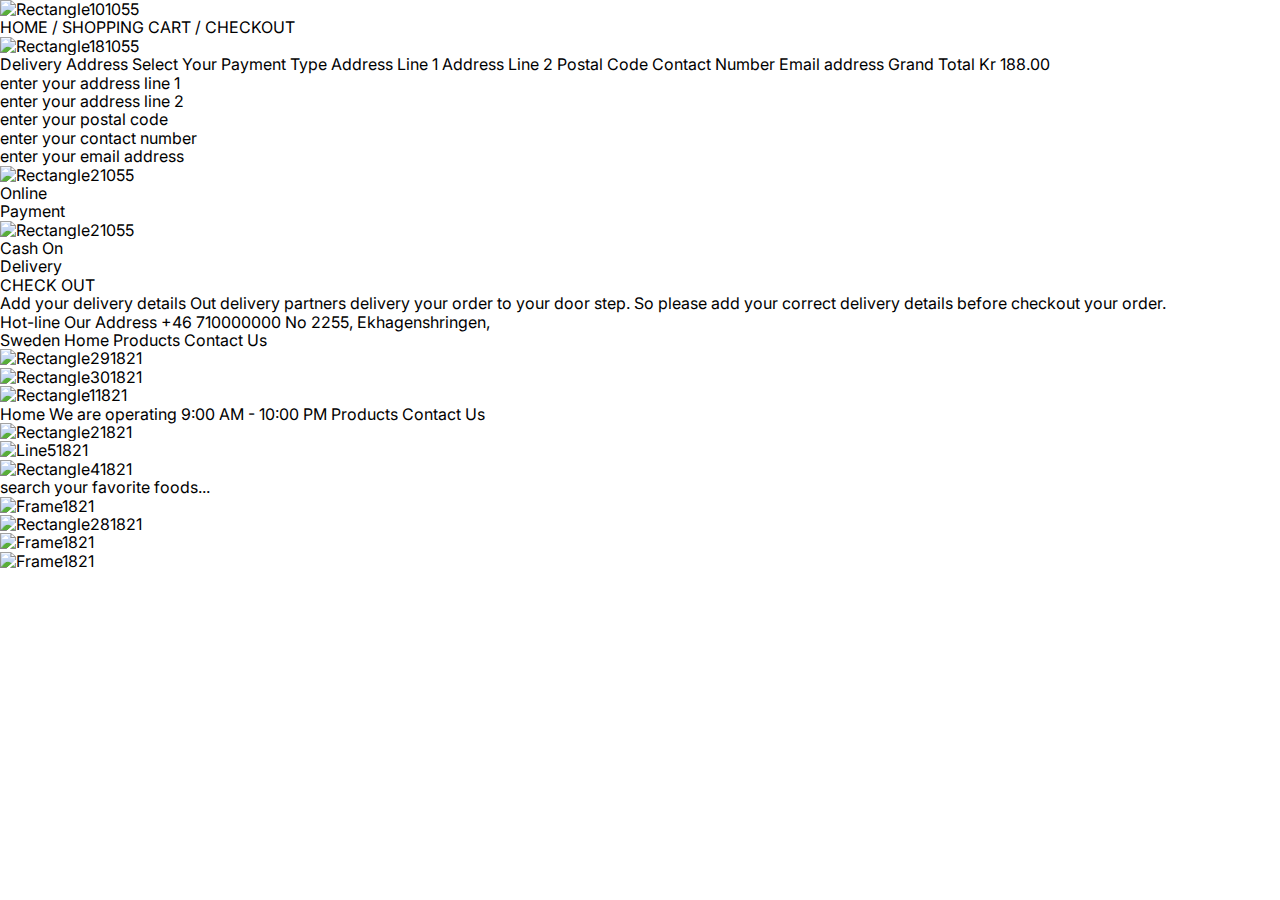
==== sadman_project/checkout.html @ d3143692 "changed" ====
<!DOCTYPE html>
<html lang="english">
  <head>
    <title>exported project</title>
    <meta name="viewport" content="width=device-width, initial-scale=1.0" />
    <meta charset="utf-8" />
    <meta property="twitter:card" content="summary_large_image" />

    <style data-tag="reset-style-sheet">
      html {  line-height: 1.15;}body {  margin: 0;}* {  box-sizing: border-box;  border-width: 0;  border-style: solid;}p,li,ul,pre,div,h1,h2,h3,h4,h5,h6,figure,blockquote,figcaption {  margin: 0;  padding: 0;}button {  background-color: transparent;}button,input,optgroup,select,textarea {  font-family: inherit;  font-size: 100%;  line-height: 1.15;  margin: 0;}button,select {  text-transform: none;}button,[type="button"],[type="reset"],[type="submit"] {  -webkit-appearance: button;}button::-moz-focus-inner,[type="button"]::-moz-focus-inner,[type="reset"]::-moz-focus-inner,[type="submit"]::-moz-focus-inner {  border-style: none;  padding: 0;}button:-moz-focus,[type="button"]:-moz-focus,[type="reset"]:-moz-focus,[type="submit"]:-moz-focus {  outline: 1px dotted ButtonText;}a {  color: inherit;  text-decoration: inherit;}input {  padding: 2px 4px;}img {  display: block;}html { scroll-behavior: smooth  }
    </style>
    <style data-tag="default-style-sheet">
      html {
        font-family: Inter;
        font-size: 16px;
      }

      body {
        font-weight: 400;
        font-style:normal;
        text-decoration: none;
        text-transform: none;
        letter-spacing: normal;
        line-height: 1.15;
        color: var(--dl-color-gray-black);
        background-color: var(--dl-color-gray-white);

      }
    </style>
    <link
      rel="stylesheet"
      href="https://fonts.googleapis.com/css2?family=Inter:wght@100;200;300;400;500;600;700;800;900&amp;display=swap"
      data-tag="font"
    />
    <link
      rel="stylesheet"
      href="https://fonts.googleapis.com/css2?family=Inter:wght@100;200;300;400;500;600;700;800;900&amp;display=swap"
      data-tag="font"
    />
    <link
      rel="stylesheet"
      href="https://fonts.googleapis.com/css2?family=Inter:wght@100;200;300;400;500;600;700;800;900&amp;display=swap"
      data-tag="font"
    />
  </head>
  <body>
    <link rel="stylesheet" href="./style.css" />
    <div>
      <link href="./index.css" rel="stylesheet" />

      <div class="payment-container">
        <div class="payment-payment">
          <img
            src="public/external/rectangle101055-cuth-200h.png"
            alt="Rectangle101055"
            class="payment-rectangle10"
          />
          <span class="payment-text">
            <span class="payment-text01">HOME / SHOPPING CART /</span>
            <span class="payment-text02">CHECKOUT</span>
          </span>
          <div class="payment-group64">
            <img
              src="public/external/rectangle181055-b1qj.svg"
              alt="Rectangle181055"
              class="payment-rectangle18"
            />
            <span class="payment-text03"><span>Delivery Address</span></span>
            <span class="payment-text05">
              <span>Select Your Payment Type</span>
            </span>
            <span class="payment-text07"><span>Address Line 1</span></span>
            <span class="payment-text09"><span>Address Line 2</span></span>
            <span class="payment-text11"><span>Postal Code</span></span>
            <span class="payment-text13"><span>Contact Number</span></span>
            <span class="payment-text15"><span>Email address</span></span>
            <span class="payment-text17"><span>Grand Total</span></span>
            <span class="payment-text19"><span>Kr 188.00</span></span>
            <div class="payment-group28">
              <span class="payment-text21">
                <span>enter your address line 1</span>
              </span>
            </div>
            <div class="payment-group29">
              <span class="payment-text23">
                <span>enter your address line 2</span>
              </span>
            </div>
            <div class="payment-group30">
              <span class="payment-text25">
                <span>enter your postal code</span>
              </span>
            </div>
            <div class="payment-group31">
              <span class="payment-text27">
                <span>enter your contact number</span>
              </span>
            </div>
            <div class="payment-group32">
              <span class="payment-text29">
                <span>enter your email address</span>
              </span>
            </div>
            <div class="payment-group33">
              <img
                src="public/external/rectangle21055-8fnol-200w.png"
                alt="Rectangle21055"
                class="payment-rectangle2"
              />
              <span class="payment-text31">
                <span>
                  <span>Online</span>
                  <br />
                  <span>Payment</span>
                </span>
              </span>
            </div>
            <div class="payment-group34">
              <img
                src="public/external/rectangle21055-fy5jh-200h.png"
                alt="Rectangle21055"
                class="payment-rectangle21"
              />
              <span class="payment-text36">
                <span>
                  <span>Cash On</span>
                  <br />
                  <span>Delivery</span>
                </span>
              </span>
            </div>
          </div>
          <div class="payment-group35">
            <span class="payment-text41"><span>CHECK OUT</span></span>
          </div>
          <span class="payment-text43">
            <span>Add your delivery details</span>
          </span>
          <span class="payment-text45">
            <span>
              Out delivery partners delivery your order to your door step. So
              please add your correct delivery details before checkout your
              order.
            </span>
          </span>
          <div class="payment-footer">
            <div class="payment-footer1">
              <span class="payment-text47"><span>Hot-line</span></span>
              <span class="payment-text49"><span>Our Address</span></span>
              <span class="payment-text51"><span>+46 710000000</span></span>
              <span class="payment-text53">
                <span>
                  <span>No 2255, Ekhagenshringen,</span>
                  <br />
                  <span>Sweden</span>
                </span>
              </span>
              <span class="payment-text58"><span>Home</span></span>
              <span class="payment-text60"><span>Products</span></span>
              <span class="payment-text62"><span>Contact Us</span></span>
            </div>
            <img
              src="public/external/rectangle291821-gtwe-200h.png"
              alt="Rectangle291821"
              class="payment-rectangle29"
            />
            <img
              src="public/external/rectangle301821-mf66-300w.png"
              alt="Rectangle301821"
              class="payment-rectangle30"
            />
          </div>
          <div class="payment-header">
            <div class="payment-header1">
              <div class="payment-header2">
                <img
                  src="public/external/rectangle11821-5ude-300h.png"
                  alt="Rectangle11821"
                  class="payment-rectangle1"
                />
                <span class="payment-text64"><span>Home</span></span>
                <span class="payment-text66">
                  <span>We are operating 9:00 AM - 10:00 PM</span>
                </span>
                <span class="payment-text68"><span>Products</span></span>
                <span class="payment-text70"><span>Contact Us</span></span>
                <img
                  src="public/external/rectangle21821-j4ya-200h.png"
                  alt="Rectangle21821"
                  class="payment-rectangle22"
                />
                <img
                  src="public/external/line51821-f61j.svg"
                  alt="Line51821"
                  class="payment-line5"
                />
              </div>
              <img
                src="public/external/rectangle41821-icsk-200h.png"
                alt="Rectangle41821"
                class="payment-rectangle4"
              />
              <span class="payment-text72">
                <span>search your favorite foods...</span>
              </span>
              <img
                src="public/external/frame1821-f6sg.svg"
                alt="Frame1821"
                class="payment-frame"
              />
            </div>
            <img
              src="public/external/rectangle281821-5lbtk-200h.png"
              alt="Rectangle281821"
              class="payment-rectangle28"
            />
            <img
              src="public/external/frame1821-mbs.svg"
              alt="Frame1821"
              class="payment-frame1"
            />
            <img
              src="public/external/frame1821-56i9.svg"
              alt="Frame1821"
              class="payment-frame2"
            />
          </div>
        </div>
      </div>
    </div>
  </body>
</html>
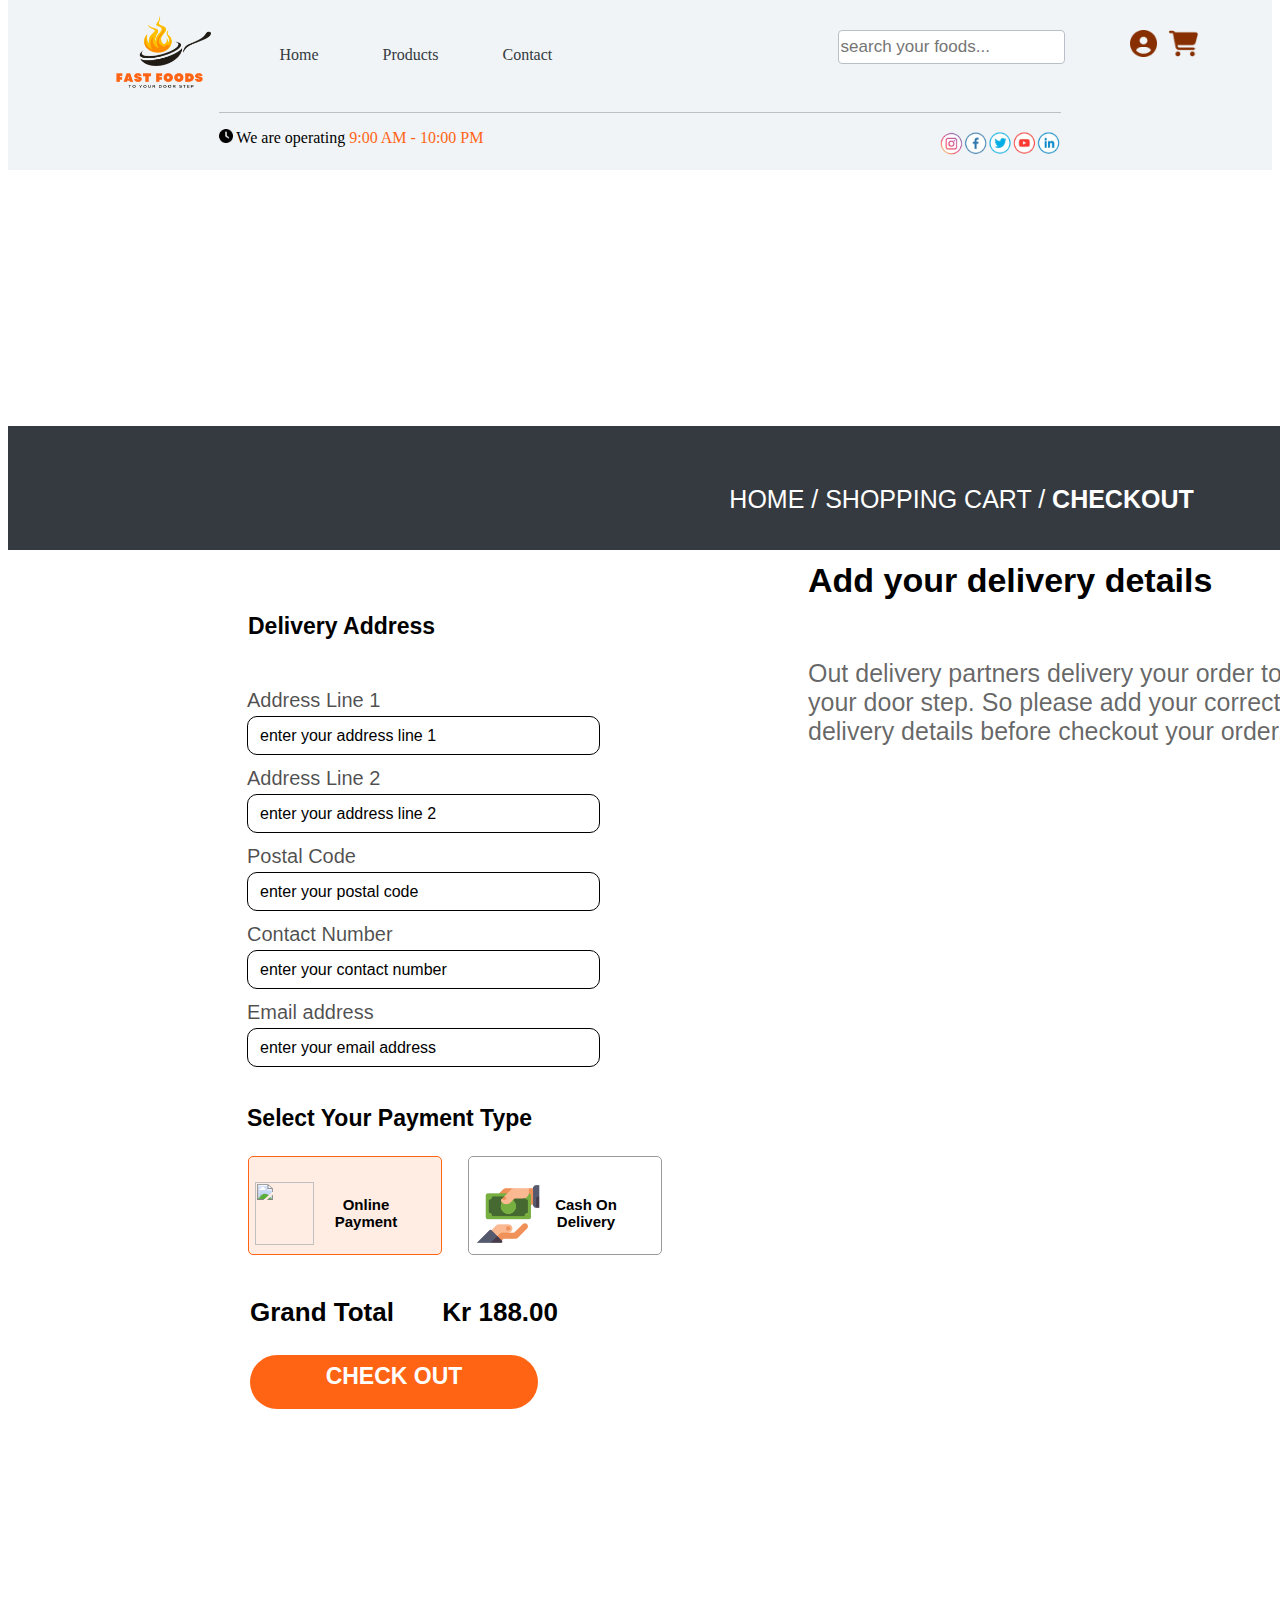
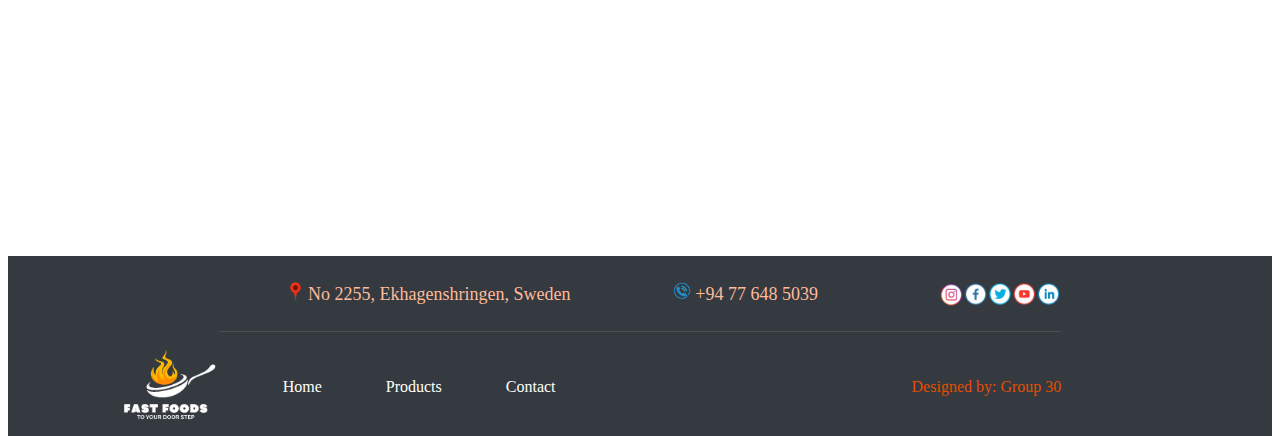
==== commit 52726180: "cheeckoout" ====
--- a/sadman_project/checkout.html
+++ b/sadman_project/checkout.html
@@ -1,232 +1,186 @@
 <!DOCTYPE html>
-<html lang="english">
+<html lang="en">
   <head>
-    <title>exported project</title>
+    <meta charset="utf-8" />
     <meta name="viewport" content="width=device-width, initial-scale=1.0" />
-    <meta charset="utf-8" />
-    <meta property="twitter:card" content="summary_large_image" />
+    <title>Payment</title>
+    <script src="./cart.js"></script>
+    
+    <link rel="stylesheet" href="./header.css" />
+    <link rel="stylesheet" href="./footer.css" />
+    <link rel="stylesheet" href="./checkout.css" />
 
-    <style data-tag="reset-style-sheet">
-      html {  line-height: 1.15;}body {  margin: 0;}* {  box-sizing: border-box;  border-width: 0;  border-style: solid;}p,li,ul,pre,div,h1,h2,h3,h4,h5,h6,figure,blockquote,figcaption {  margin: 0;  padding: 0;}button {  background-color: transparent;}button,input,optgroup,select,textarea {  font-family: inherit;  font-size: 100%;  line-height: 1.15;  margin: 0;}button,select {  text-transform: none;}button,[type="button"],[type="reset"],[type="submit"] {  -webkit-appearance: button;}button::-moz-focus-inner,[type="button"]::-moz-focus-inner,[type="reset"]::-moz-focus-inner,[type="submit"]::-moz-focus-inner {  border-style: none;  padding: 0;}button:-moz-focus,[type="button"]:-moz-focus,[type="reset"]:-moz-focus,[type="submit"]:-moz-focus {  outline: 1px dotted ButtonText;}a {  color: inherit;  text-decoration: inherit;}input {  padding: 2px 4px;}img {  display: block;}html { scroll-behavior: smooth  }
-    </style>
-    <style data-tag="default-style-sheet">
-      html {
-        font-family: Inter;
-        font-size: 16px;
-      }
 
-      body {
-        font-weight: 400;
-        font-style:normal;
-        text-decoration: none;
-        text-transform: none;
-        letter-spacing: normal;
-        line-height: 1.15;
-        color: var(--dl-color-gray-black);
-        background-color: var(--dl-color-gray-white);
+    <link rel="preconnect" href="https://fonts.googleapis.com" />
+    <link rel="preconnect" href="https://fonts.gstatic.com" crossorigin />
+    <link
+        href="https://fonts.googleapis.com/css2?family=Ubuntu:ital,wght@0,300;0,400;0,500;0,700;1,300;1,400;1,500;1,700&display=swap"
+        rel="stylesheet"
+        />
+  </head>
+  
+  <body>
+     <!-- header selection section start ====================================================  -->
+     <section id="header-section2-content">
+      <div id="header-section2-left">
+          <a href="index.html">
+              <img style="height: 75px" src="images/food-delivery-logo.png" />
+          </a>
+      </div>
+      <div id="header-section2-middle-1">
+          <nav>
+              <ul>
+                  <a class="menu-item" href="index.html"> <li>Home</li> </a>
+                  <a class="menu-item" href="projects.html"> <li>Products</li> </a>
+                  <a class="menu-item" href="contact.html"> <li>Contact</li> </a>
+              </ul>
+          </nav>
+      </div>
+      <div id="header-section2-middle-2">
+          <input
+              id="search-field"
+              type="text"
+              placeholder="search your foods..."
+              />
+      </div>
 
-      }
-    </style>
-    <link
-      rel="stylesheet"
-      href="https://fonts.googleapis.com/css2?family=Inter:wght@100;200;300;400;500;600;700;800;900&amp;display=swap"
-      data-tag="font"
-    />
-    <link
-      rel="stylesheet"
-      href="https://fonts.googleapis.com/css2?family=Inter:wght@100;200;300;400;500;600;700;800;900&amp;display=swap"
-      data-tag="font"
-    />
-    <link
-      rel="stylesheet"
-      href="https://fonts.googleapis.com/css2?family=Inter:wght@100;200;300;400;500;600;700;800;900&amp;display=swap"
-      data-tag="font"
-    />
-  </head>
-  <body>
-    <link rel="stylesheet" href="./style.css" />
-    <div>
-      <link href="./index.css" rel="stylesheet" />
+      <div id="header-section2-middle-3">
+          <a href="#">
+              <img class="menu-icon-images" src="images/account.png"
+                   /></a>
+          <a href="cart.html">
+              <img class="menu-icon-images" src="images/cart.png"
+                   /></a>
+      </div>
+  </section>
+  <section id="header-section-content">
+      <div id="header-section-left"></div>
+      <div id="header-section-middle-1">
+          <p style="font-size: 16px">
+              <img style="height: 14px" src="images/clock.png" /> We are operating
+              <span style="color: #ff6415">9:00 AM - 10:00 PM </span>
+          </p>
+      </div>
+      <div id="header-section-middle-2">
+          <br />
+          <a href="#">
+              <img style="height: 25px" src="images/social-media-icons.png" />
+          </a>
+      </div>
+  </section>
 
-      <div class="payment-container">
-        <div class="payment-payment">
-          <img
-            src="public/external/rectangle101055-cuth-200h.png"
-            alt="Rectangle101055"
-            class="payment-rectangle10"
-          />
-          <span class="payment-text">
-            <span class="payment-text01">HOME / SHOPPING CART /</span>
-            <span class="payment-text02">CHECKOUT</span>
-          </span>
-          <div class="payment-group64">
-            <img
-              src="public/external/rectangle181055-b1qj.svg"
-              alt="Rectangle181055"
-              class="payment-rectangle18"
-            />
-            <span class="payment-text03"><span>Delivery Address</span></span>
-            <span class="payment-text05">
-              <span>Select Your Payment Type</span>
-            </span>
-            <span class="payment-text07"><span>Address Line 1</span></span>
-            <span class="payment-text09"><span>Address Line 2</span></span>
-            <span class="payment-text11"><span>Postal Code</span></span>
-            <span class="payment-text13"><span>Contact Number</span></span>
-            <span class="payment-text15"><span>Email address</span></span>
-            <span class="payment-text17"><span>Grand Total</span></span>
-            <span class="payment-text19"><span>Kr 188.00</span></span>
-            <div class="payment-group28">
-              <span class="payment-text21">
-                <span>enter your address line 1</span>
-              </span>
-            </div>
-            <div class="payment-group29">
-              <span class="payment-text23">
-                <span>enter your address line 2</span>
-              </span>
-            </div>
-            <div class="payment-group30">
-              <span class="payment-text25">
-                <span>enter your postal code</span>
-              </span>
-            </div>
-            <div class="payment-group31">
-              <span class="payment-text27">
-                <span>enter your contact number</span>
-              </span>
-            </div>
-            <div class="payment-group32">
-              <span class="payment-text29">
-                <span>enter your email address</span>
-              </span>
-            </div>
-            <div class="payment-group33">
-              <img
-                src="public/external/rectangle21055-8fnol-200w.png"
-                alt="Rectangle21055"
-                class="payment-rectangle2"
-              />
-              <span class="payment-text31">
-                <span>
-                  <span>Online</span>
-                  <br />
-                  <span>Payment</span>
-                </span>
-              </span>
-            </div>
-            <div class="payment-group34">
-              <img
-                src="public/external/rectangle21055-fy5jh-200h.png"
-                alt="Rectangle21055"
-                class="payment-rectangle21"
-              />
-              <span class="payment-text36">
-                <span>
-                  <span>Cash On</span>
-                  <br />
-                  <span>Delivery</span>
-                </span>
-              </span>
+  <!-- header selection section end ====================================================   -->
+   <main>
+    <div class="payment">
+      <div class="div">
+        <div class="overlap">
+          <p class="HOME-SHOPPING-CART">
+            <span class="text-wrapper">HOME / SHOPPING CART / </span>
+            <span class="span">CHECKOUT</span>
+            <span class="text-wrapper">&nbsp;</span>
+          </p>
+        </div>
+        <div class="overlap-group">
+          <div class="frame">
+            <div class="overlap-group-2">
+              <div class="text-wrapper-2">Delivery Address</div>
+              <div class="text-wrapper-3">Select Your Payment Type</div>
+              <div class="overlap-2">
+                <div class="text-wrapper-4">Address Line 1</div>
+                <div class="div-wrapper"><p class="text-wrapper-5">enter your address line 1</p></div>
+              </div>
+              <div class="overlap-3">
+                <div class="text-wrapper-6">Address Line 2</div>
+                <div class="div-wrapper"><p class="text-wrapper-5">enter your address line 2</p></div>
+              </div>
+              <div class="overlap-4">
+                <div class="text-wrapper-7">Postal Code</div>
+                <div class="div-wrapper"><div class="text-wrapper-5">enter your postal code</div></div>
+              </div>
+              <div class="overlap-5">
+                <div class="text-wrapper-8">Contact Number</div>
+                <div class="div-wrapper"><div class="text-wrapper-5">enter your contact number</div></div>
+              </div>
+              <div class="overlap-6">
+                <div class="text-wrapper-8">Email address</div>
+                <div class="div-wrapper"><div class="text-wrapper-5">enter your email address</div></div>
+              </div>
+              <div class="text-wrapper-9">Grand Total</div>
+              <div class="text-wrapper-10">Kr 188.00</div>
+              <div class="frame-2">
+                <img class="rectangle" src="img/card.png" />
+                <div class="online-payment">Online <br />Payment</div>
+              </div>
+              <div class="frame-3">
+                <img class="img" src="images/cash.png" />
+                <div class="cash-on-delivery">Cash On <br />Delivery</div>
+              </div>
             </div>
           </div>
-          <div class="payment-group35">
-            <span class="payment-text41"><span>CHECK OUT</span></span>
-          </div>
-          <span class="payment-text43">
-            <span>Add your delivery details</span>
-          </span>
-          <span class="payment-text45">
-            <span>
-              Out delivery partners delivery your order to your door step. So
-              please add your correct delivery details before checkout your
-              order.
-            </span>
-          </span>
-          <div class="payment-footer">
-            <div class="payment-footer1">
-              <span class="payment-text47"><span>Hot-line</span></span>
-              <span class="payment-text49"><span>Our Address</span></span>
-              <span class="payment-text51"><span>+46 710000000</span></span>
-              <span class="payment-text53">
-                <span>
-                  <span>No 2255, Ekhagenshringen,</span>
-                  <br />
-                  <span>Sweden</span>
-                </span>
-              </span>
-              <span class="payment-text58"><span>Home</span></span>
-              <span class="payment-text60"><span>Products</span></span>
-              <span class="payment-text62"><span>Contact Us</span></span>
-            </div>
-            <img
-              src="public/external/rectangle291821-gtwe-200h.png"
-              alt="Rectangle291821"
-              class="payment-rectangle29"
-            />
-            <img
-              src="public/external/rectangle301821-mf66-300w.png"
-              alt="Rectangle301821"
-              class="payment-rectangle30"
-            />
-          </div>
-          <div class="payment-header">
-            <div class="payment-header1">
-              <div class="payment-header2">
-                <img
-                  src="public/external/rectangle11821-5ude-300h.png"
-                  alt="Rectangle11821"
-                  class="payment-rectangle1"
-                />
-                <span class="payment-text64"><span>Home</span></span>
-                <span class="payment-text66">
-                  <span>We are operating 9:00 AM - 10:00 PM</span>
-                </span>
-                <span class="payment-text68"><span>Products</span></span>
-                <span class="payment-text70"><span>Contact Us</span></span>
-                <img
-                  src="public/external/rectangle21821-j4ya-200h.png"
-                  alt="Rectangle21821"
-                  class="payment-rectangle22"
-                />
-                <img
-                  src="public/external/line51821-f61j.svg"
-                  alt="Line51821"
-                  class="payment-line5"
-                />
-              </div>
-              <img
-                src="public/external/rectangle41821-icsk-200h.png"
-                alt="Rectangle41821"
-                class="payment-rectangle4"
-              />
-              <span class="payment-text72">
-                <span>search your favorite foods...</span>
-              </span>
-              <img
-                src="public/external/frame1821-f6sg.svg"
-                alt="Frame1821"
-                class="payment-frame"
-              />
-            </div>
-            <img
-              src="public/external/rectangle281821-5lbtk-200h.png"
-              alt="Rectangle281821"
-              class="payment-rectangle28"
-            />
-            <img
-              src="public/external/frame1821-mbs.svg"
-              alt="Frame1821"
-              class="payment-frame1"
-            />
-            <img
-              src="public/external/frame1821-56i9.svg"
-              alt="Frame1821"
-              class="payment-frame2"
-            />
-          </div>
+          <div class="frame-4"><div class="text-wrapper-11">CHECK OUT</div></div>
+        </div>
+        <div class="overlap-7">
+          <div class="text-wrapper-12">Add your delivery details</div>
+          <p class="p">
+            Out delivery partners delivery your order to your door step. So please add your correct delivery details
+            before checkout your order.
+          </p>
         </div>
       </div>
     </div>
+   </main>
   </body>
+ 
+  <!-- footer section start ====================================================  -->
+ <footer>
+  <section id="footer-section-content">
+      <div id="footer-section-left"></div>
+      <div id="footer-section-middle-0">
+          <p class="footer-labels">
+              <img style="height: 18px" src="images/map-location.png" /> No 2255,
+              Ekhagenshringen, Sweden
+          </p>
+      </div>
+      <div id="footer-section-middle-1">
+          <p class="footer-labels">
+              <img style="height: 18px" src="images/call-us.png" />
+              +94 77 648 5039
+          </p>
+      </div>
+      <div id="footer-section-middle-2">
+          <br />
+          <a href="#">
+              <img style="height: 25px" src="images/social-media-icons.png" />
+          </a>
+      </div>
+  </section>
+
+  <section id="footer-section2-content">
+      <div id="footer-section2-left">
+          <a href="index.html">
+              <img style="height: 75px" src="images/footer-logo.png" />
+          </a>
+      </div>
+      <div id="footer-section2-middle-1">
+          <ul>
+              <a class="footer-menu-item" href="index.html">
+                  <li>Home</li>
+              </a>
+              <a class="footer-menu-item" href="projects.html">
+                  <li>Products</li>
+              </a>
+              <a class="footer-menu-item" href="contact.html">
+                  <li>Contact</li>
+              </a>
+          </ul>
+      </div>
+      <div id="footer-section2-middle-2">
+          <p id="footer-label">Designed by: Group 30</p>
+      </div>
+
+      <div id="footer-section2-middle-3"></div>
+  </section>
+</footer>
+
+<!-- footer section end ====================================================  -->
 </html>
--- a/sadman_project/header.css
+++ b/sadman_project/header.css
@@ -0,0 +1,510 @@
+nav {
+  display: flex;
+  /* flex-direction: column; */
+  align-items: center;
+}
+
+#my-logo {
+  font-weight: 600;
+  font-size: 1.2rem;
+  border: 2px solid black;
+  display: inline;
+  padding: 5px;
+}
+
+ul {
+  display: flex;
+  list-style: none;
+  padding-left: 0;
+}
+
+a {
+  color: black;
+}
+
+li {
+  margin-left: 4rem;
+}
+
+body {
+  margin-top: 0;
+  padding-top: 0;
+  margin-bottom: 0;
+  padding-bottom: 0;
+}
+
+/* header styles ====================================================  */
+
+.menu-item {
+  color: #343a40;
+  text-decoration: none;
+  transition: 0.5s;
+}
+
+.menu-item:hover {
+  animation-name: change-header-link-color;
+  animation-duration: 2s;
+  animation-direction: alternate;
+  animation-iteration-count: infinite;
+  animation-timing-function: ease-in-out;
+  font-size: 18px;
+  transition: 0.5s;
+}
+
+@keyframes change-header-link-color {
+  0% {
+    color: #ff6415;
+    text-decoration: underline;
+  }
+  50% {
+    color: #343a40;
+    text-decoration: none;
+  }
+  100% {
+    color: #ff6415;
+    text-decoration: underline;
+  }
+}
+
+#header-section-content {
+  background-color: #f0f4f6;
+  padding-top: 8px;
+  display: grid;
+  grid-template-columns: repeat(6, 1fr);
+}
+
+/* #header-section-left {
+  grid-column: 1 / 1;
+}
+
+#header-section-middle-1 {
+  grid-column: 2 / 5;
+  border-top: solid 1px #bfbfbf;
+}
+
+#header-section-middle-2 {
+  text-align: right;
+  grid-column: 5 / 5;
+  border-top: solid 1px #bfbfbf;
+} */
+
+/* ---- header responsive========================= */
+
+@media screen and (min-width: 375px) {
+  /* #header-section-left {
+    grid-column: 1 / 1;
+  } */
+
+  #header-section-middle-1 {
+    grid-column: 1/ 7;
+    text-align: center;
+    border-top: solid 1px #bfbfbf;
+  }
+
+  #header-section-middle-2 {
+    padding-bottom: 10px;
+    text-align: center;
+    grid-column: 1 / 7;
+    /* border-top: solid 1px #bfbfbf; */
+  }
+}
+@media screen and (min-width: 580px) {
+  /* #header-section-left {
+    grid-column: 1 / 1;
+  } */
+
+  #header-section-middle-1 {
+    grid-column: 1/ 5;
+    border-top: solid 1px #bfbfbf;
+  }
+
+  #header-section-middle-2 {
+    text-align: right;
+    grid-column: 5 / 7;
+    border-top: solid 1px #bfbfbf;
+  }
+}
+@media screen and (min-width: 900px) {
+  /* #header-section-left {
+    grid-column: 1 / 1;
+  } */
+
+  #header-section-middle-1 {
+    grid-column: 1/ 5;
+    border-top: solid 1px #bfbfbf;
+  }
+
+  #header-section-middle-2 {
+    text-align: right;
+    grid-column: 5 / 7;
+    border-top: solid 1px #bfbfbf;
+  }
+}
+
+@media screen and (min-width: 1200px) {
+  #header-section-left {
+    grid-column: 1 / 1;
+  }
+
+  #header-section-middle-1 {
+    text-align: left;
+    grid-column: 2 / 5;
+    border-top: solid 1px #bfbfbf;
+  }
+
+  #header-section-middle-2 {
+    text-align: right;
+    grid-column: 5 / 5;
+    border-top: solid 1px #bfbfbf;
+  }
+}
+
+.menu-icon-images {
+  height: 27px;
+  padding-right: 8px;
+}
+
+#search-field {
+  font-size: 17px;
+  border-radius: 4px;
+  border: #b9bfc6 solid 1px;
+  height: 30px;
+}
+
+#header-section2-content {
+  background-color: #f0f4f6;
+  padding-top: 15px;
+  padding-bottom: 10px;
+  display: grid;
+  grid-template-columns: repeat(6, 1fr);
+}
+/* 
+#header-section2-left {
+  grid-column: 1 / 1;
+  text-align: right;
+}
+
+#header-section2-middle-1 {
+  grid-column: 2 / 4;
+  padding-top: 15px;
+}
+
+#header-section2-middle-2 {
+  text-align: right;
+  grid-column: 5 / 5;
+  padding-top: 15px;
+}
+#header-section2-middle-3 {
+  text-align: center;
+  padding-top: 15px;
+  grid-column: 6 /6;
+}  
+
+/* ---- */
+
+@media screen and (min-width: 375px) {
+  #header-section2-left {
+    grid-column: 1 / 7;
+    text-align: center;
+  }
+
+  #header-section2-middle-1 {
+    grid-column: 1 / 7;
+    padding-top: 15px;
+  }
+
+  #header-section2-middle-2 {
+    text-align: center;
+    grid-column: 1 / 5;
+    padding-top: 15px;
+  }
+  #header-section2-middle-3 {
+    text-align: right;
+    padding-top: 15px;
+    grid-column: 5 /7;
+  }
+}
+
+@media screen and (min-width: 600px) {
+  #header-section2-left {
+    grid-column: 1 / 2;
+    text-align: center;
+  }
+
+  #header-section2-middle-1 {
+    grid-column: 2 / 7;
+    padding-top: 15px;
+  }
+
+  #header-section2-middle-2 {
+    text-align: center;
+    grid-column: 2 / 2;
+    padding-top: 15px;
+  }
+  #header-section2-middle-3 {
+    text-align: right;
+    padding-top: 15px;
+    grid-column: 5 /6;
+  }
+}
+@media screen and (min-width: 900px) {
+  #header-section2-left {
+    grid-column: 1 / 1;
+    text-align: right;
+  }
+
+  #header-section2-middle-1 {
+    grid-column: 2 / 4;
+    padding-top: 15px;
+  }
+
+  #header-section2-middle-2 {
+    text-align: right;
+    grid-column: 5 / 5;
+    padding-top: 15px;
+  }
+  #header-section2-middle-3 {
+    text-align: center;
+    padding-top: 15px;
+    grid-column: 6 /6;
+  }
+}
+
+@media screen and (min-width: 1200px) {
+  #header-section2-left {
+    grid-column: 1 / 1;
+    text-align: right;
+  }
+
+  #header-section2-middle-1 {
+    grid-column: 2 / 4;
+    padding-top: 15px;
+  }
+
+  #header-section2-middle-2 {
+    text-align: right;
+    grid-column: 5 / 5;
+    padding-top: 15px;
+  }
+  #header-section2-middle-3 {
+    text-align: center;
+    padding-top: 15px;
+    grid-column: 6 /6;
+  }
+}
+
+/* footer styles  ==================================================== */
+
+.footer-labels {
+  font-size: 18px;
+  color: #ffbb99;
+  font-weight: 300;
+}
+
+.footer-menu-item {
+  color: white;
+  text-decoration: none;
+  transition: 0.5s;
+}
+
+.footer-menu-item:hover {
+  /* color: #ff6415; */
+  animation-name: change-footer-link-color;
+  animation-duration: 2s;
+  animation-direction: alternate;
+  animation-iteration-count: infinite;
+  animation-timing-function: ease-in-out;
+  font-size: 18px;
+  transition: 0.5s;
+}
+
+@keyframes change-footer-link-color {
+  0% {
+    color: #ff6415;
+    text-decoration: underline;
+  }
+  50% {
+    color: white;
+    text-decoration: none;
+  }
+  100% {
+    color: #ff6415;
+    text-decoration: underline;
+  }
+}
+
+#footer-section-content {
+  background-color: #343a40;
+  padding-top: 8px;
+  display: grid;
+  grid-template-columns: repeat(6, 1fr);
+}
+
+/* #footer-section-left {
+  grid-column: 1 / 1;
+}
+
+#footer-section-middle-0 {
+  grid-column: 2 / 4;
+  border-bottom: solid 1px #4d4d4d;
+}
+
+#footer-section-middle-1 {
+  grid-column: 4 / 4;
+  border-bottom: solid 1px #4d4d4d;
+}
+
+#footer-section-middle-2 {
+  text-align: right;
+  grid-column: 5 / 5;
+  border-bottom: solid 1px #4d4d4d;
+} */
+
+/* =====top footer====== */
+@media screen and (min-width: 300px) {
+  /* #footer-section-left {
+    grid-column: 1 / 1;
+  } */
+
+  #footer-section-middle-0 {
+    grid-column: 1 / 7;
+    text-align: center;
+    /* border-bottom: solid 1px #4d4d4d; */
+  }
+
+  #footer-section-middle-1 {
+    grid-column: 1 / 7;
+    text-align: center;
+    /* border-bottom: solid 1px #4d4d4d; */
+  }
+
+  #footer-section-middle-2 {
+    text-align: center;
+    grid-column: 1 / 7;
+    border-bottom: solid 1px #4d4d4d;
+    padding-bottom: 20px;
+  }
+}
+@media screen and (min-width: 580px) {
+}
+@media screen and (min-width: 900px) {
+  #footer-section-left {
+    grid-column: 1 / 1;
+  }
+
+  #footer-section-middle-0 {
+    grid-column: 2 / 4;
+    border-bottom: solid 1px #4d4d4d;
+  }
+
+  #footer-section-middle-1 {
+    grid-column: 4 / 4;
+    border-bottom: solid 1px #4d4d4d;
+  }
+
+  #footer-section-middle-2 {
+    text-align: right;
+    grid-column: 5 / 5;
+    border-bottom: solid 1px #4d4d4d;
+  }
+}
+
+@media screen and (min-width: 1200px) {
+}
+/* =========== */
+
+#footer-section2-content {
+  background-color: #343a40;
+  padding-top: 15px;
+  padding-bottom: 10px;
+  display: grid;
+  grid-template-columns: repeat(6, 1fr);
+}
+/* 
+#footer-section2-left {
+  grid-column: 1 / 1;
+  text-align: right;
+}
+
+#footer-section2-middle-1 {
+  color: white;
+  grid-column: 2 / 4;
+  padding-top: 15px;
+}
+
+#footer-section2-middle-2 {
+  text-align: right;
+  grid-column: 5 / 5;
+  padding-top: 15px;
+} */
+
+/* --- */
+
+@media screen and (min-width: 300px) {
+  #footer-section2-left {
+    grid-column: 1 / 5;
+    text-align: center;
+  }
+
+  #footer-section2-middle-1 {
+    color: white;
+    grid-column: 5 / 7;
+    padding-top: 15px;
+  }
+
+  #footer-section2-middle-2 {
+    text-align: center;
+    grid-column: 1 / 7;
+    padding-top: 15px;
+  }
+}
+@media screen and (min-width: 600px) {
+  #footer-section2-left {
+    grid-column: 1 / 3;
+    text-align: center;
+  }
+
+  #footer-section2-middle-1 {
+    color: white;
+    grid-column: 3 / 7;
+    padding-top: 15px;
+  }
+
+  #footer-section2-middle-2 {
+    text-align: center;
+    grid-column: 1 / 7;
+    padding-top: 15px;
+  }
+}
+@media screen and (min-width: 900px) {
+  #footer-section2-left {
+    grid-column: 1 / 1;
+    text-align: right;
+  }
+
+  #footer-section2-middle-1 {
+    color: white;
+    grid-column: 2 / 4;
+    padding-top: 15px;
+  }
+
+  #footer-section2-middle-2 {
+    text-align: right;
+    grid-column: 5 / 5;
+    padding-top: 15px;
+  }
+}
+
+/* --- */
+
+#footer-label {
+  color: #e64d00;
+}
+
+#footer-section2-middle-3 {
+  text-align: center;
+  padding-top: 15px;
+  grid-column: 6 /6;
+}
+
+/* making responsive ==================================================== */
--- a/sadman_project/footer.css
+++ b/sadman_project/footer.css
@@ -0,0 +1,215 @@
+/* footer styles  ==================================================== */
+
+.footer-labels {
+  font-size: 18px;
+  color: #ffbb99;
+  font-weight: 300;
+}
+
+.footer-menu-item {
+  color: white;
+  text-decoration: none;
+  transition: 0.5s;
+}
+
+.footer-menu-item:hover {
+  /* color: #ff6415; */
+  animation-name: change-footer-link-color;
+  animation-duration: 2s;
+  animation-direction: alternate;
+  animation-iteration-count: infinite;
+  animation-timing-function: ease-in-out;
+  font-size: 18px;
+  transition: 0.5s;
+}
+
+@keyframes change-footer-link-color {
+  0% {
+    color: #ff6415;
+    text-decoration: underline;
+  }
+  50% {
+    color: white;
+    text-decoration: none;
+  }
+  100% {
+    color: #ff6415;
+    text-decoration: underline;
+  }
+}
+
+#footer-section-content {
+  background-color: #343a40;
+  padding-top: 8px;
+  display: grid;
+  grid-template-columns: repeat(6, 1fr);
+}
+
+/* #footer-section-left {
+  grid-column: 1 / 1;
+}
+
+#footer-section-middle-0 {
+  grid-column: 2 / 4;
+  border-bottom: solid 1px #4d4d4d;
+}
+
+#footer-section-middle-1 {
+  grid-column: 4 / 4;
+  border-bottom: solid 1px #4d4d4d;
+}
+
+#footer-section-middle-2 {
+  text-align: right;
+  grid-column: 5 / 5;
+  border-bottom: solid 1px #4d4d4d;
+} */
+
+/* =====top footer====== */
+@media screen and (min-width: 300px) {
+  /* #footer-section-left {
+    grid-column: 1 / 1;
+  } */
+
+  #footer-section-middle-0 {
+    grid-column: 1 / 7;
+    text-align: center;
+    /* border-bottom: solid 1px #4d4d4d; */
+  }
+
+  #footer-section-middle-1 {
+    grid-column: 1 / 7;
+    text-align: center;
+    /* border-bottom: solid 1px #4d4d4d; */
+  }
+
+  #footer-section-middle-2 {
+    text-align: center;
+    grid-column: 1 / 7;
+    border-bottom: solid 1px #4d4d4d;
+    padding-bottom: 20px;
+  }
+}
+@media screen and (min-width: 580px) {
+}
+@media screen and (min-width: 900px) {
+  #footer-section-left {
+    grid-column: 1 / 1;
+  }
+
+  #footer-section-middle-0 {
+    grid-column: 2 / 4;
+    border-bottom: solid 1px #4d4d4d;
+  }
+
+  #footer-section-middle-1 {
+    grid-column: 4 / 4;
+    border-bottom: solid 1px #4d4d4d;
+  }
+
+  #footer-section-middle-2 {
+    text-align: right;
+    grid-column: 5 / 5;
+    border-bottom: solid 1px #4d4d4d;
+  }
+}
+
+@media screen and (min-width: 1200px) {
+}
+/* =========== */
+
+#footer-section2-content {
+  background-color: #343a40;
+  padding-top: 15px;
+  padding-bottom: 10px;
+  display: grid;
+  grid-template-columns: repeat(6, 1fr);
+}
+/* 
+#footer-section2-left {
+  grid-column: 1 / 1;
+  text-align: right;
+}
+
+#footer-section2-middle-1 {
+  color: white;
+  grid-column: 2 / 4;
+  padding-top: 15px;
+}
+
+#footer-section2-middle-2 {
+  text-align: right;
+  grid-column: 5 / 5;
+  padding-top: 15px;
+} */
+
+/* --- */
+
+@media screen and (min-width: 300px) {
+  #footer-section2-left {
+    grid-column: 1 / 5;
+    text-align: center;
+  }
+
+  #footer-section2-middle-1 {
+    color: white;
+    grid-column: 5 / 7;
+    padding-top: 15px;
+  }
+
+  #footer-section2-middle-2 {
+    text-align: center;
+    grid-column: 1 / 7;
+    padding-top: 15px;
+  }
+}
+@media screen and (min-width: 600px) {
+  #footer-section2-left {
+    grid-column: 1 / 3;
+    text-align: center;
+  }
+
+  #footer-section2-middle-1 {
+    color: white;
+    grid-column: 3 / 7;
+    padding-top: 15px;
+  }
+
+  #footer-section2-middle-2 {
+    text-align: center;
+    grid-column: 1 / 7;
+    padding-top: 15px;
+  }
+}
+@media screen and (min-width: 900px) {
+  #footer-section2-left {
+    grid-column: 1 / 1;
+    text-align: right;
+  }
+
+  #footer-section2-middle-1 {
+    color: white;
+    grid-column: 2 / 4;
+    padding-top: 15px;
+  }
+
+  #footer-section2-middle-2 {
+    text-align: right;
+    grid-column: 5 / 5;
+    padding-top: 15px;
+  }
+}
+
+/* --- */
+
+#footer-label {
+  color: #e64d00;
+}
+
+#footer-section2-middle-3 {
+  text-align: center;
+  padding-top: 15px;
+  grid-column: 6 /6;
+}
+
+/* making responsive ==================================================== */
--- a/sadman_project/checkout.css
+++ b/sadman_project/checkout.css
@@ -0,0 +1,383 @@
+.payment {
+  background-color: #ffffff;
+  display: flex;
+  flex-direction: row;
+  justify-content: center;
+  width: 100%;
+}
+
+.payment .div {
+  background-color: #ffffff;
+  width: 1920px;
+  height: 1686px;
+  position: relative;
+}
+
+.payment .overlap {
+  position: absolute;
+  width: 1920px;
+  height: 124px;
+  top: 256px;
+  left: 0;
+  background-color: #343a40;
+}
+
+.payment .HOME-SHOPPING-CART {
+  position: absolute;
+  width: 1061px;
+  top: 34px;
+  left: 430px;
+  font-family: "Inter-Regular", Helvetica;
+  font-weight: 400;
+  color: #ffffff;
+  font-size: 25px;
+  text-align: center;
+  letter-spacing: 0;
+  line-height: normal;
+}
+
+.payment .text-wrapper {
+  font-family: "Inter-Regular", Helvetica;
+  font-weight: 400;
+  color: #ffffff;
+  font-size: 25px;
+  letter-spacing: 0;
+}
+
+.payment .span {
+  font-family: "Inter-Bold", Helvetica;
+  font-weight: 700;
+}
+
+.payment .overlap-group {
+  position: absolute;
+  width: 559px;
+  height: 878px;
+  top: 402px;
+  left: 161px;
+}
+
+.payment .frame {
+  position: absolute;
+  width: 559px;
+  height: 878px;
+  top: 0;
+  left: 0;
+}
+
+.payment .overlap-group-2 {
+  position: relative;
+  width: 635px;
+  height: 954px;
+  top: -11px;
+  left: -19px;
+  background-image: url(./img/rectangle-18.svg);
+  background-size: 100% 100%;
+}
+
+.payment .text-wrapper-2 {
+  position: absolute;
+  width: 288px;
+  top: 52px;
+  left: 98px;
+  font-family: "Inter-Bold", Helvetica;
+  font-weight: 700;
+  color: #000000;
+  font-size: 23px;
+  letter-spacing: 0;
+  line-height: normal;
+}
+
+.payment .text-wrapper-3 {
+  position: absolute;
+  width: 343px;
+  top: 544px;
+  left: 97px;
+  font-family: "Inter-Bold", Helvetica;
+  font-weight: 700;
+  color: #000000;
+  font-size: 23px;
+  letter-spacing: 0;
+  line-height: normal;
+}
+
+.payment .overlap-2 {
+  position: absolute;
+  width: 327px;
+  height: 64px;
+  top: 128px;
+  left: 97px;
+}
+
+.payment .text-wrapper-4 {
+  width: 250px;
+  position: absolute;
+  top: 0;
+  left: 0;
+  font-family: "Inter-Regular", Helvetica;
+  font-weight: 400;
+  color: #000000b2;
+  font-size: 20px;
+  letter-spacing: 0;
+  line-height: normal;
+}
+
+.payment .div-wrapper {
+  display: flex;
+  flex-direction: column;
+  width: 327px;
+  height: 37px;
+  align-items: flex-start;
+  justify-content: center;
+  padding: 0px 12px;
+  position: absolute;
+  top: 27px;
+  left: 0;
+  background-color: #ffffff;
+  border-radius: 10px;
+  border: 1px solid;
+  border-color: #000000;
+}
+
+.payment .text-wrapper-5 {
+  position: relative;
+  width: fit-content;
+  font-family: "Inter-Regular", Helvetica;
+  font-weight: 400;
+  color: #000000;
+  font-size: 16px;
+  letter-spacing: 0;
+  line-height: normal;
+  white-space: nowrap;
+}
+
+.payment .overlap-3 {
+  position: absolute;
+  width: 327px;
+  height: 64px;
+  top: 206px;
+  left: 97px;
+}
+
+.payment .text-wrapper-6 {
+  width: 236px;
+  position: absolute;
+  top: 0;
+  left: 0;
+  font-family: "Inter-Regular", Helvetica;
+  font-weight: 400;
+  color: #000000b2;
+  font-size: 20px;
+  letter-spacing: 0;
+  line-height: normal;
+}
+
+.payment .overlap-4 {
+  position: absolute;
+  width: 327px;
+  height: 64px;
+  top: 284px;
+  left: 97px;
+}
+
+.payment .text-wrapper-7 {
+  position: absolute;
+  width: 193px;
+  top: 0;
+  left: 0;
+  font-family: "Inter-Regular", Helvetica;
+  font-weight: 400;
+  color: #000000b2;
+  font-size: 20px;
+  letter-spacing: 0;
+  line-height: normal;
+}
+
+.payment .overlap-5 {
+  position: absolute;
+  width: 327px;
+  height: 64px;
+  top: 362px;
+  left: 97px;
+}
+
+.payment .text-wrapper-8 {
+  position: absolute;
+  width: 173px;
+  top: 0;
+  left: 0;
+  font-family: "Inter-Regular", Helvetica;
+  font-weight: 400;
+  color: #000000b2;
+  font-size: 20px;
+  letter-spacing: 0;
+  line-height: normal;
+}
+
+.payment .overlap-6 {
+  position: absolute;
+  width: 327px;
+  height: 64px;
+  top: 440px;
+  left: 97px;
+}
+
+.payment .text-wrapper-9 {
+  position: absolute;
+  width: 150px;
+  top: 736px;
+  left: 100px;
+  font-family: "Inter-Bold", Helvetica;
+  font-weight: 700;
+  color: #000000;
+  font-size: 26px;
+  letter-spacing: 0;
+  line-height: normal;
+}
+
+.payment .text-wrapper-10 {
+  position: absolute;
+  width: 149px;
+  top: 736px;
+  left: 259px;
+  font-family: "Inter-Bold", Helvetica;
+  font-weight: 700;
+  color: #000000;
+  font-size: 26px;
+  text-align: right;
+  letter-spacing: 0;
+  line-height: normal;
+}
+
+.payment .frame-2 {
+  display: flex;
+  width: 180px;
+  height: 80px;
+  align-items: flex-end;
+  padding: 8px 6px 9px;
+  position: absolute;
+  top: 595px;
+  left: 98px;
+  background-color: #ffece3;
+  border-radius: 5px;
+  border: 1px solid;
+  border-color: #ff6415;
+}
+
+.payment .rectangle {
+  position: relative;
+  width: 59px;
+  height: 63px;
+  object-fit: cover;
+}
+
+.payment .online-payment {
+  position: relative;
+  width: 104px;
+  height: 49px;
+  font-family: "Inter-Bold", Helvetica;
+  font-weight: 700;
+  color: #000000;
+  font-size: 15px;
+  text-align: center;
+  letter-spacing: 0;
+  line-height: normal;
+}
+
+.payment .frame-3 {
+  display: flex;
+  width: 180px;
+  height: 80px;
+  align-items: flex-end;
+  padding: 8px 6px 9px;
+  position: absolute;
+  top: 595px;
+  left: 318px;
+  background-color: #ffffff;
+  border-radius: 5px;
+  border: 1px solid;
+  border-color: #9a9a9a;
+}
+
+.payment .img {
+  position: relative;
+  width: 66px;
+  height: 63px;
+  object-fit: cover;
+}
+
+.payment .cash-on-delivery {
+  position: relative;
+  width: 104px;
+  height: 49px;
+  margin-left: -7px;
+  font-family: "Inter-Bold", Helvetica;
+  font-weight: 700;
+  color: #000000;
+  font-size: 15px;
+  text-align: center;
+  letter-spacing: 0;
+  line-height: normal;
+}
+
+.payment .frame-4 {
+  display: flex;
+  flex-direction: column;
+  width: 288px;
+  align-items: center;
+  justify-content: flex-end;
+  padding: 9px 0px;
+  position: absolute;
+  top: 783px;
+  left: 81px;
+  background-color: #ff6415;
+  border-radius: 40px;
+}
+
+.payment .text-wrapper-11 {
+  position: relative;
+  width: 288px;
+  height: 37px;
+  margin-top: -1px;
+  font-family: "Inter-Bold", Helvetica;
+  font-weight: 700;
+  color: #ffffff;
+  font-size: 23px;
+  text-align: center;
+  letter-spacing: 0;
+  line-height: normal;
+}
+
+.payment .overlap-7 {
+  position: absolute;
+  width: 480px;
+  height: 170px;
+  top: 391px;
+  left: 800px;
+}
+
+.payment .text-wrapper-12 {
+  position: absolute;
+  width: 432px;
+  top: 0;
+  left: 0;
+  font-family: "Inter-Bold", Helvetica;
+  font-weight: 700;
+  color: #000000;
+  font-size: 34px;
+  letter-spacing: 0;
+  line-height: normal;
+}
+
+.payment .p {
+  position: absolute;
+  width: 480px;
+  top: 73px;
+  left: 0;
+  font-family: "Inter-Regular", Helvetica;
+  font-weight: 400;
+  color: #00000099;
+  font-size: 25px;
+  letter-spacing: 0;
+  line-height: normal;
+}
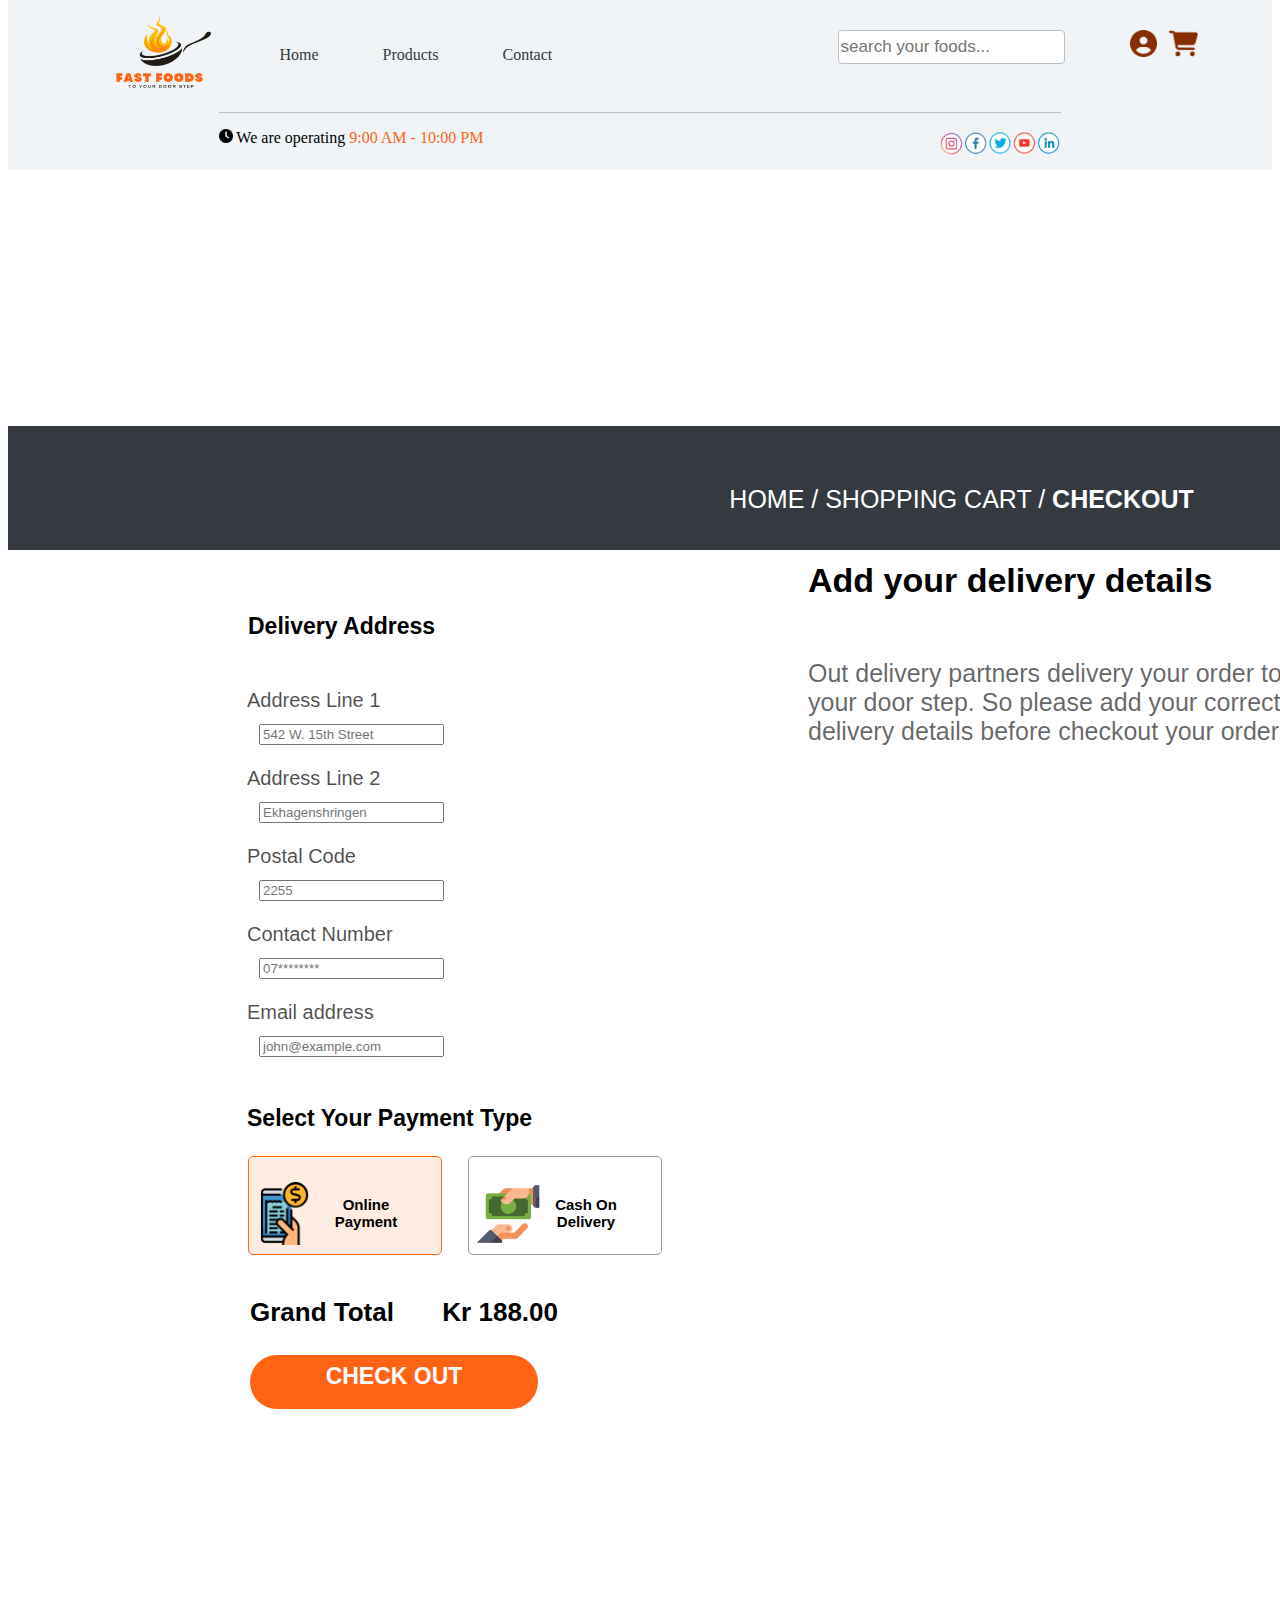
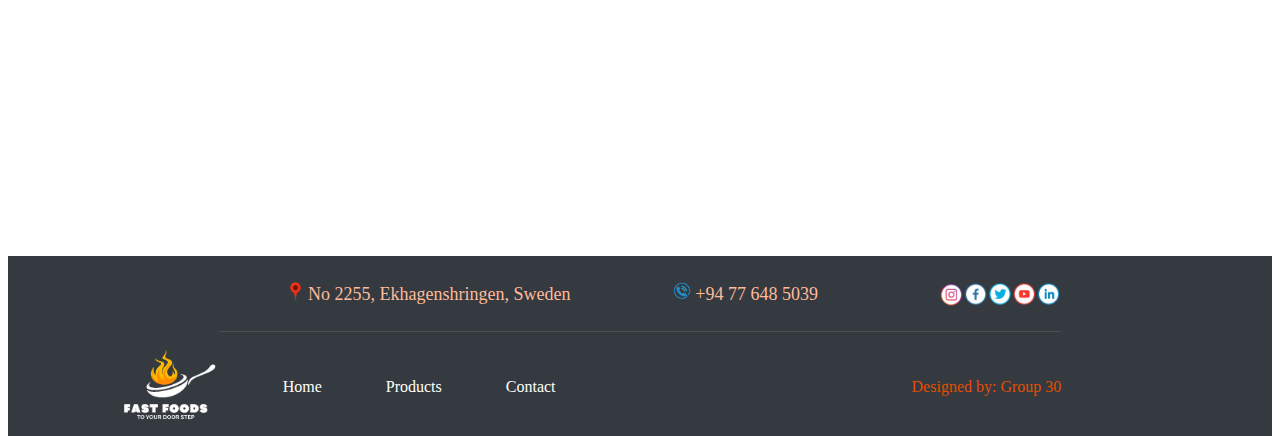
==== commit 290f823d: "working" ====
--- a/sadman_project/checkout.html
+++ b/sadman_project/checkout.html
@@ -87,28 +87,28 @@
               <div class="text-wrapper-3">Select Your Payment Type</div>
               <div class="overlap-2">
                 <div class="text-wrapper-4">Address Line 1</div>
-                <div class="div-wrapper"><p class="text-wrapper-5">enter your address line 1</p></div>
+                <div class="div-wrapper"><p class="text-wrapper-5"><input type="text" id="adr" name="address" placeholder="542 W. 15th Street"></p></div>
               </div>
               <div class="overlap-3">
                 <div class="text-wrapper-6">Address Line 2</div>
-                <div class="div-wrapper"><p class="text-wrapper-5">enter your address line 2</p></div>
+                <div class="div-wrapper"><p class="text-wrapper-5"></p><input type="text" id="adr2" name="address2" placeholder="Ekhagenshringen"></p></div>
               </div>
               <div class="overlap-4">
                 <div class="text-wrapper-7">Postal Code</div>
-                <div class="div-wrapper"><div class="text-wrapper-5">enter your postal code</div></div>
+                <div class="div-wrapper"><div class="text-wrapper-5"><input type="text" id="zip" name="zip" placeholder="2255"></div></div>
               </div>
               <div class="overlap-5">
                 <div class="text-wrapper-8">Contact Number</div>
-                <div class="div-wrapper"><div class="text-wrapper-5">enter your contact number</div></div>
+                <div class="div-wrapper"><div class="text-wrapper-5"><input type="text" id="phn" name="number" placeholder="07********"></div></div>
               </div>
               <div class="overlap-6">
                 <div class="text-wrapper-8">Email address</div>
-                <div class="div-wrapper"><div class="text-wrapper-5">enter your email address</div></div>
+                <div class="div-wrapper"><div class="text-wrapper-5"><input type="text" id="email" name="email" placeholder="john@example.com"></div></div>
               </div>
               <div class="text-wrapper-9">Grand Total</div>
               <div class="text-wrapper-10">Kr 188.00</div>
               <div class="frame-2">
-                <img class="rectangle" src="img/card.png" />
+                <img class="rectangle" src="images/card.png" />
                 <div class="online-payment">Online <br />Payment</div>
               </div>
               <div class="frame-3">
--- a/sadman_project/checkout.css
+++ b/sadman_project/checkout.css
@@ -134,9 +134,6 @@
   top: 27px;
   left: 0;
   background-color: #ffffff;
-  border-radius: 10px;
-  border: 1px solid;
-  border-color: #000000;
 }
 
 .payment .text-wrapper-5 {
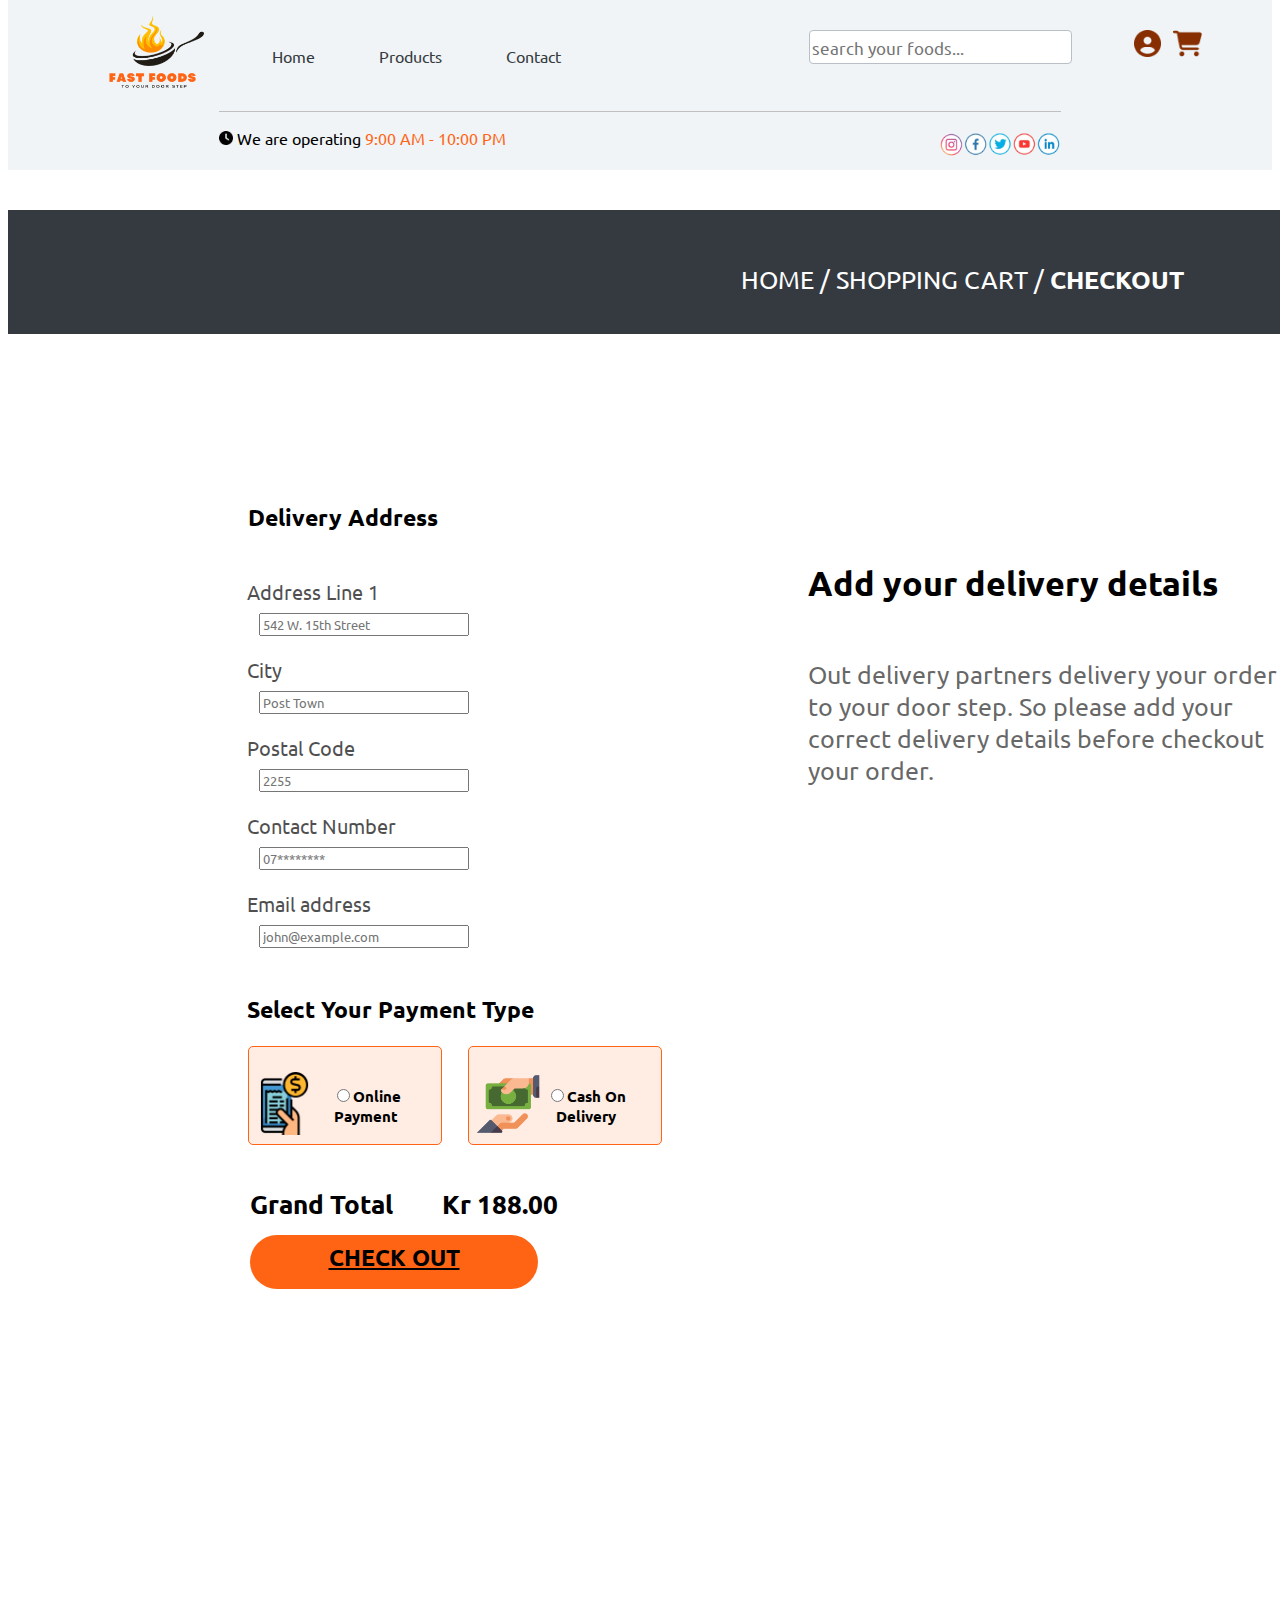
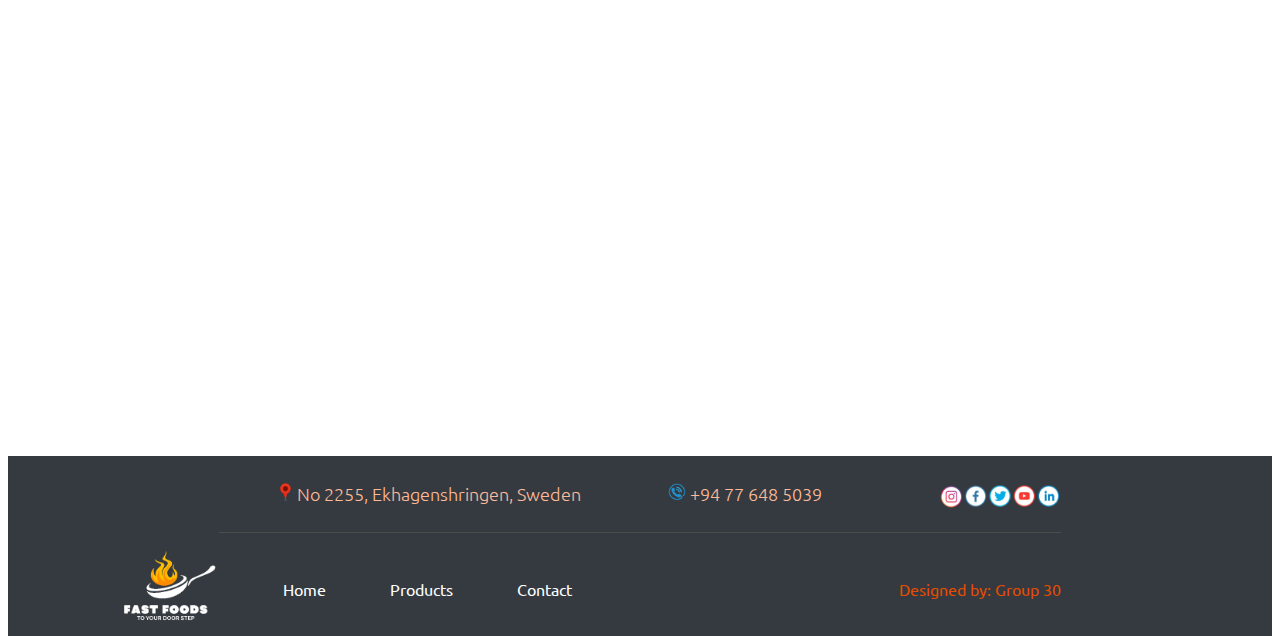
==== commit a6711ead: "done" ====
--- a/sadman_project/checkout.html
+++ b/sadman_project/checkout.html
@@ -90,8 +90,8 @@
                 <div class="div-wrapper"><p class="text-wrapper-5"><input type="text" id="adr" name="address" placeholder="542 W. 15th Street"></p></div>
               </div>
               <div class="overlap-3">
-                <div class="text-wrapper-6">Address Line 2</div>
-                <div class="div-wrapper"><p class="text-wrapper-5"></p><input type="text" id="adr2" name="address2" placeholder="Ekhagenshringen"></p></div>
+                <div class="text-wrapper-6">City</div>
+                <div class="div-wrapper"><p class="text-wrapper-5"></p><input type="text" id="adr2" name="town" placeholder="Post Town"></p></div>
               </div>
               <div class="overlap-4">
                 <div class="text-wrapper-7">Postal Code</div>
@@ -99,7 +99,7 @@
               </div>
               <div class="overlap-5">
                 <div class="text-wrapper-8">Contact Number</div>
-                <div class="div-wrapper"><div class="text-wrapper-5"><input type="text" id="phn" name="number" placeholder="07********"></div></div>
+                <div class="div-wrapper"><div class="text-wrapper-5"><input type="text" id="phn" name="phone" placeholder="07********"></div></div>
               </div>
               <div class="overlap-6">
                 <div class="text-wrapper-8">Email address</div>
@@ -109,15 +109,15 @@
               <div class="text-wrapper-10">Kr 188.00</div>
               <div class="frame-2">
                 <img class="rectangle" src="images/card.png" />
-                <div class="online-payment">Online <br />Payment</div>
+                <div class="online-payment"><input type="radio" id="card" name="fav_language" value="Card Payment">Online <br />Payment</div>
               </div>
               <div class="frame-3">
                 <img class="img" src="images/cash.png" />
-                <div class="cash-on-delivery">Cash On <br />Delivery</div>
+                <div class="cash-on-delivery"><input type="radio" id="cash" name="fav_language" value="Card Payment">Cash On <br />Delivery</div>
               </div>
             </div>
           </div>
-          <div class="frame-4"><div class="text-wrapper-11">CHECK OUT</div></div>
+          <div class="frame-4"><div class="text-wrapper-11"><a href="danton_project/product.html">CHECK OUT</a></div></div>
         </div>
         <div class="overlap-7">
           <div class="text-wrapper-12">Add your delivery details</div>
--- a/sadman_project/checkout.css
+++ b/sadman_project/checkout.css
@@ -1,3 +1,6 @@
+* {
+  font-family: "Ubuntu", sans-serif;
+}
 .payment {
   background-color: #ffffff;
   display: flex;
@@ -9,7 +12,7 @@
 .payment .div {
   background-color: #ffffff;
   width: 1920px;
-  height: 1686px;
+  height: 1886px;
   position: relative;
 }
 
@@ -17,7 +20,7 @@
   position: absolute;
   width: 1920px;
   height: 124px;
-  top: 256px;
+  top: 40px;
   left: 0;
   background-color: #343a40;
 }
@@ -25,9 +28,8 @@
 .payment .HOME-SHOPPING-CART {
   position: absolute;
   width: 1061px;
-  top: 34px;
+  top: 28px;
   left: 430px;
-  font-family: "Inter-Regular", Helvetica;
   font-weight: 400;
   color: #ffffff;
   font-size: 25px;
@@ -37,7 +39,6 @@
 }
 
 .payment .text-wrapper {
-  font-family: "Inter-Regular", Helvetica;
   font-weight: 400;
   color: #ffffff;
   font-size: 25px;
@@ -45,7 +46,6 @@
 }
 
 .payment .span {
-  font-family: "Inter-Bold", Helvetica;
   font-weight: 700;
 }
 
@@ -53,7 +53,7 @@
   position: absolute;
   width: 559px;
   height: 878px;
-  top: 402px;
+  top: 282px;
   left: 161px;
 }
 
@@ -69,7 +69,7 @@
   position: relative;
   width: 635px;
   height: 954px;
-  top: -11px;
+  top: -1px;
   left: -19px;
   background-image: url(./img/rectangle-18.svg);
   background-size: 100% 100%;
@@ -80,7 +80,6 @@
   width: 288px;
   top: 52px;
   left: 98px;
-  font-family: "Inter-Bold", Helvetica;
   font-weight: 700;
   color: #000000;
   font-size: 23px;
@@ -93,7 +92,6 @@
   width: 343px;
   top: 544px;
   left: 97px;
-  font-family: "Inter-Bold", Helvetica;
   font-weight: 700;
   color: #000000;
   font-size: 23px;
@@ -114,7 +112,6 @@
   position: absolute;
   top: 0;
   left: 0;
-  font-family: "Inter-Regular", Helvetica;
   font-weight: 400;
   color: #000000b2;
   font-size: 20px;
@@ -139,7 +136,6 @@
 .payment .text-wrapper-5 {
   position: relative;
   width: fit-content;
-  font-family: "Inter-Regular", Helvetica;
   font-weight: 400;
   color: #000000;
   font-size: 16px;
@@ -161,7 +157,6 @@
   position: absolute;
   top: 0;
   left: 0;
-  font-family: "Inter-Regular", Helvetica;
   font-weight: 400;
   color: #000000b2;
   font-size: 20px;
@@ -182,7 +177,6 @@
   width: 193px;
   top: 0;
   left: 0;
-  font-family: "Inter-Regular", Helvetica;
   font-weight: 400;
   color: #000000b2;
   font-size: 20px;
@@ -203,7 +197,6 @@
   width: 173px;
   top: 0;
   left: 0;
-  font-family: "Inter-Regular", Helvetica;
   font-weight: 400;
   color: #000000b2;
   font-size: 20px;
@@ -224,7 +217,6 @@
   width: 150px;
   top: 736px;
   left: 100px;
-  font-family: "Inter-Bold", Helvetica;
   font-weight: 700;
   color: #000000;
   font-size: 26px;
@@ -237,7 +229,6 @@
   width: 149px;
   top: 736px;
   left: 259px;
-  font-family: "Inter-Bold", Helvetica;
   font-weight: 700;
   color: #000000;
   font-size: 26px;
@@ -272,7 +263,6 @@
   position: relative;
   width: 104px;
   height: 49px;
-  font-family: "Inter-Bold", Helvetica;
   font-weight: 700;
   color: #000000;
   font-size: 15px;
@@ -290,10 +280,10 @@
   position: absolute;
   top: 595px;
   left: 318px;
-  background-color: #ffffff;
+  background-color: #ffece3;
   border-radius: 5px;
   border: 1px solid;
-  border-color: #9a9a9a;
+  border-color: #ff6415;
 }
 
 .payment .img {
@@ -308,7 +298,6 @@
   width: 104px;
   height: 49px;
   margin-left: -7px;
-  font-family: "Inter-Bold", Helvetica;
   font-weight: 700;
   color: #000000;
   font-size: 15px;
@@ -336,7 +325,6 @@
   width: 288px;
   height: 37px;
   margin-top: -1px;
-  font-family: "Inter-Bold", Helvetica;
   font-weight: 700;
   color: #ffffff;
   font-size: 23px;
@@ -358,7 +346,6 @@
   width: 432px;
   top: 0;
   left: 0;
-  font-family: "Inter-Bold", Helvetica;
   font-weight: 700;
   color: #000000;
   font-size: 34px;
@@ -371,7 +358,6 @@
   width: 480px;
   top: 73px;
   left: 0;
-  font-family: "Inter-Regular", Helvetica;
   font-weight: 400;
   color: #00000099;
   font-size: 25px;
